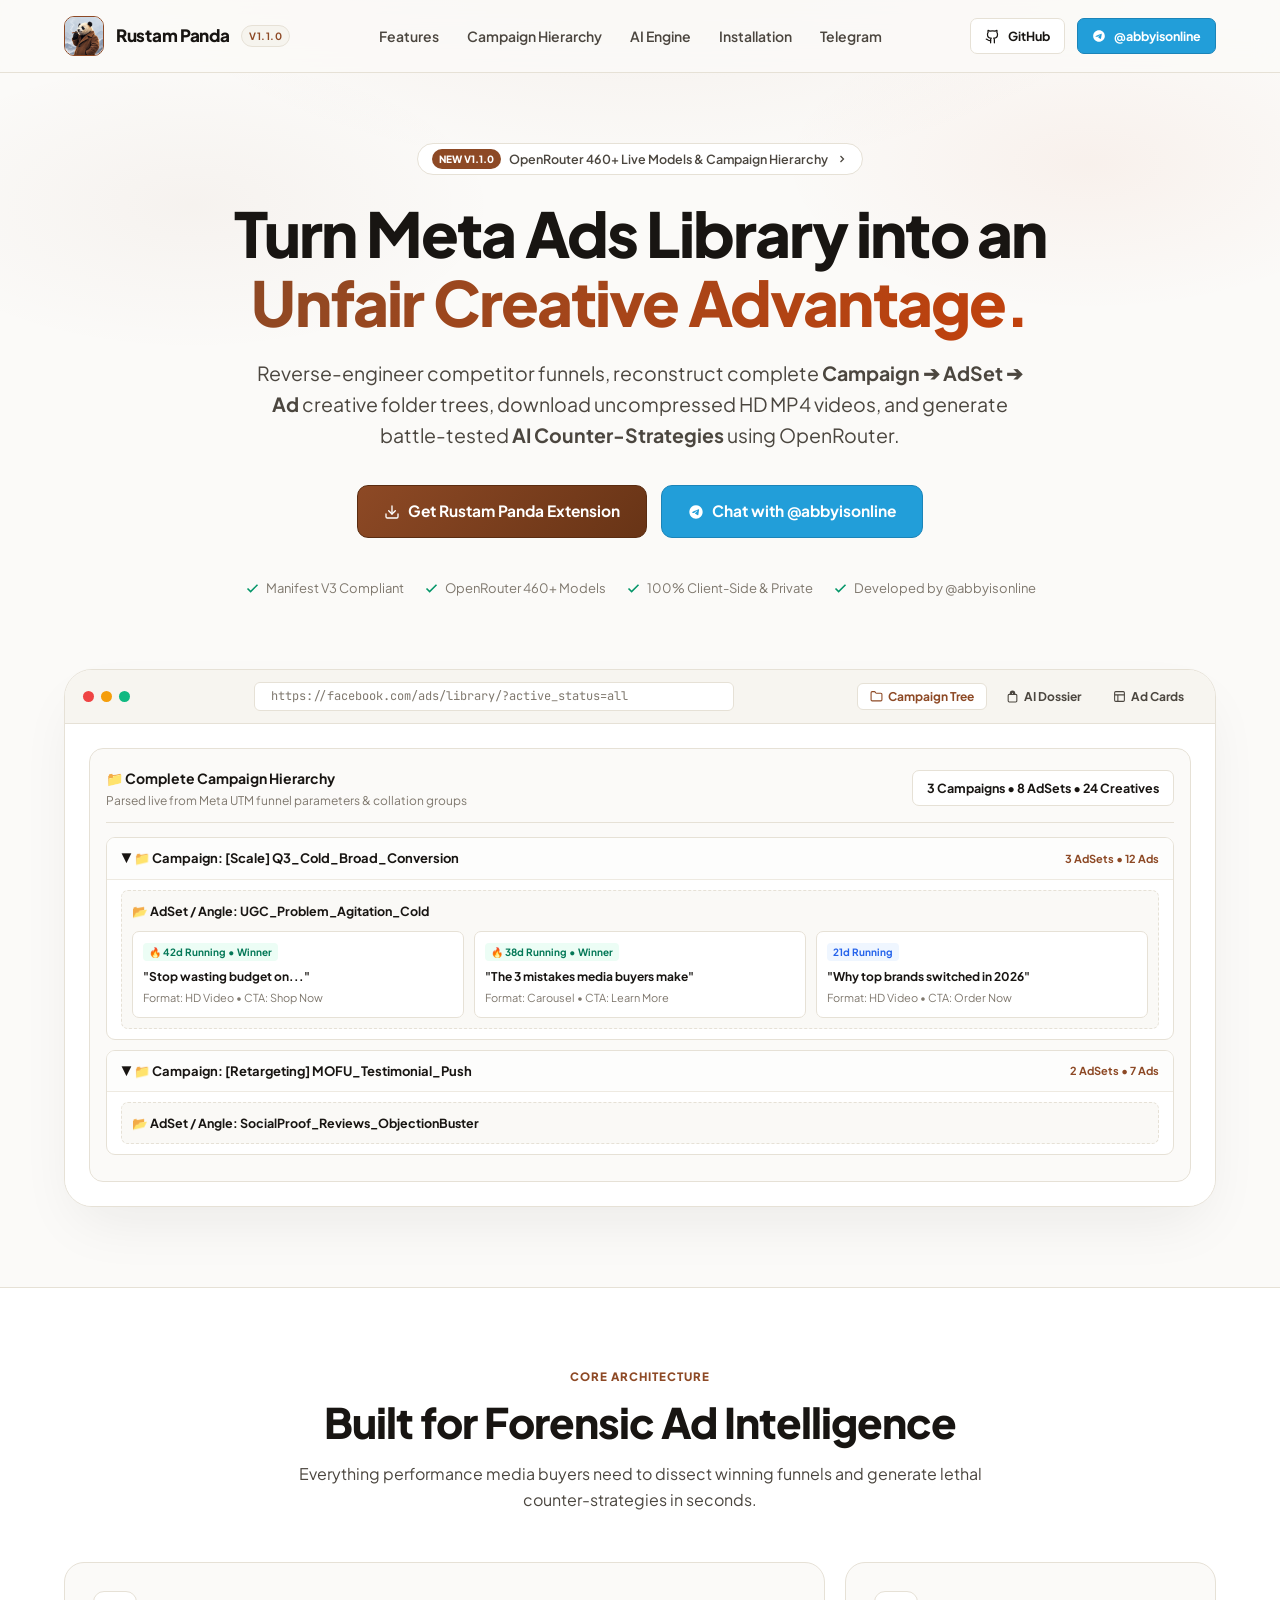
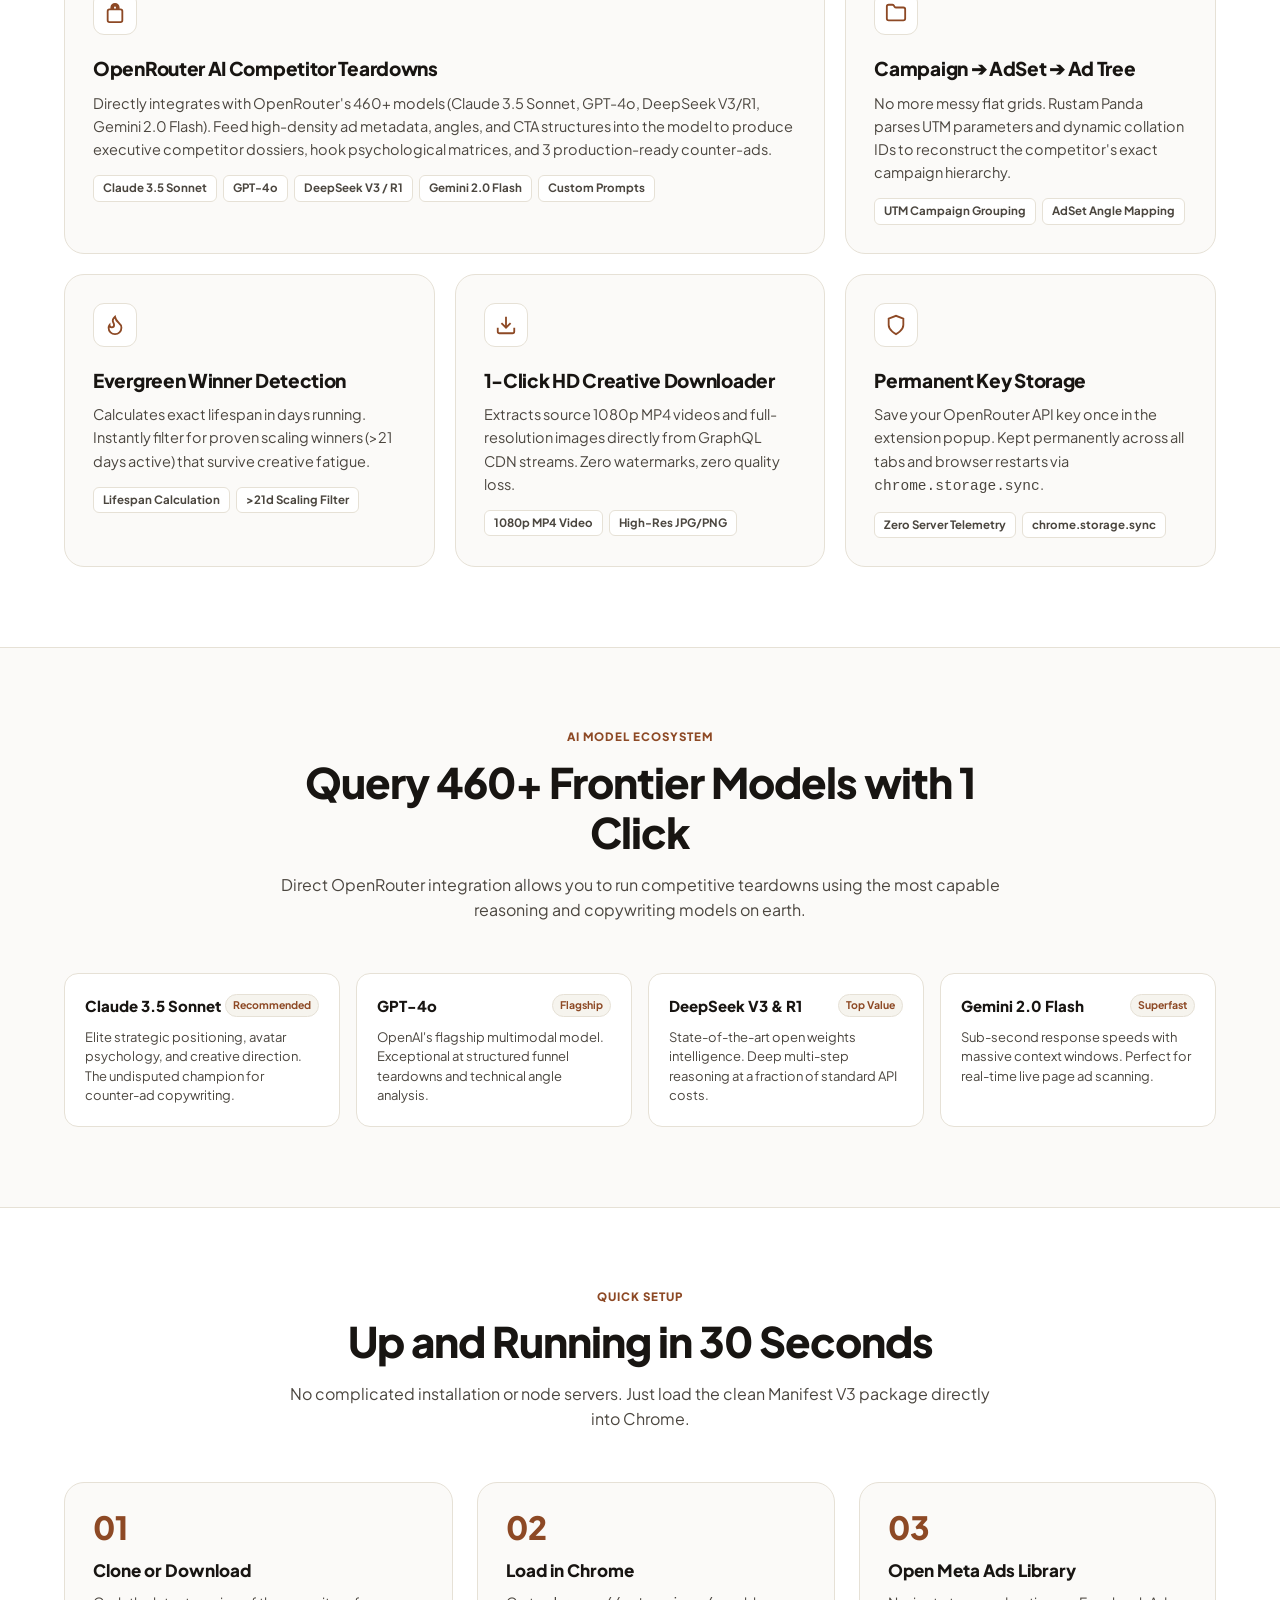
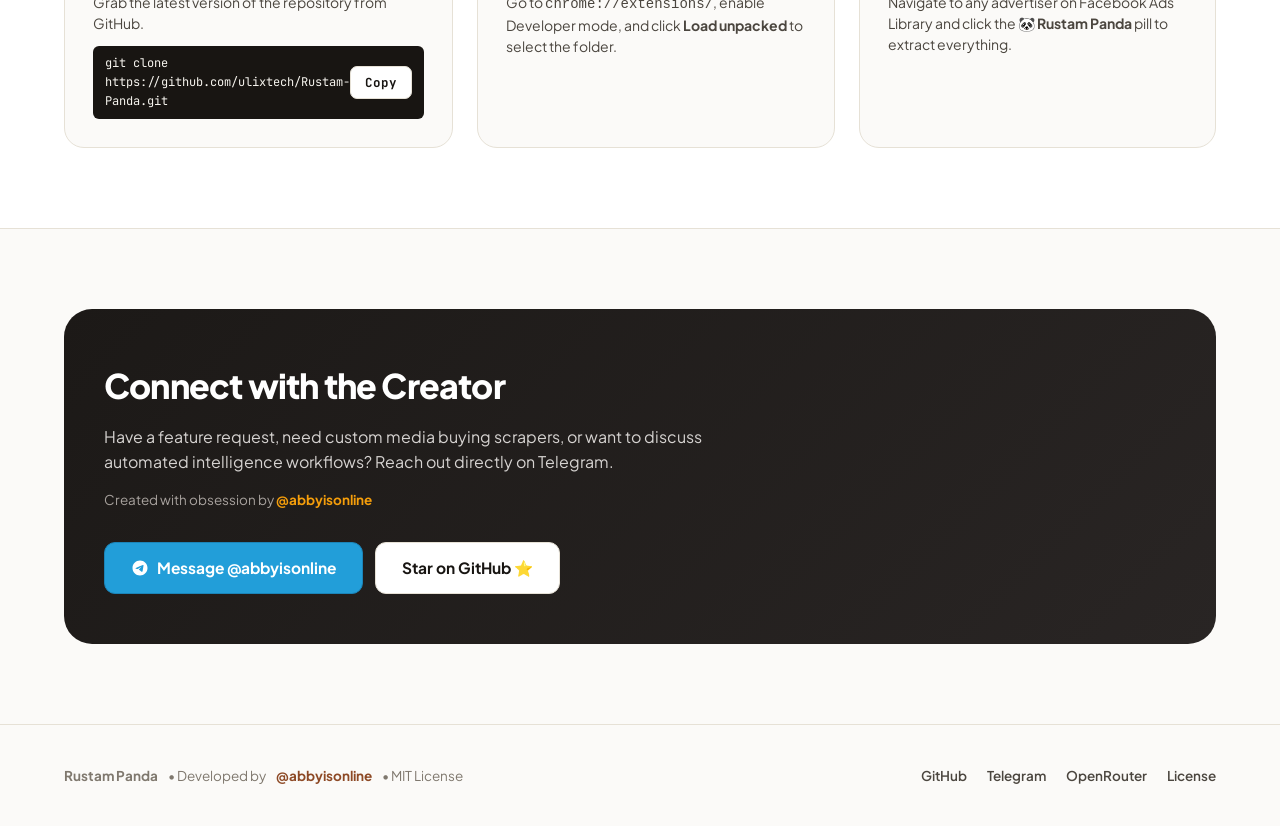
==== index.html @ 019d9c67 "feat: add interactive landing page for GitHub Pages deployment" ====
<!DOCTYPE html>
<html lang="en">
<head>
  <meta charset="UTF-8">
  <meta name="viewport" content="width=device-width, initial-scale=1.0">
  
  <!-- SEO & Social Meta Tags -->
  <title>Rustam Panda 🐼 | Meta Ads Intelligence & AI Competitor Dossier Engine</title>
  <meta name="description" content="Turn Meta Ads Library into an unfair creative advantage. Reconstruct Campaign ➔ AdSet ➔ Ad folder trees, unmask hidden UTM funnels, download HD MP4 creatives, and generate AI competitor dossiers via OpenRouter. Developed by @abbyisonline.">
  <meta name="keywords" content="meta ads library, adspy, facebook ads spy, competitor intelligence, openrouter ai, campaign hierarchy, adset tree, claude 3.5, gpt-4o, deepseek">
  <meta name="author" content="@abbyisonline">
  
  <!-- OpenGraph -->
  <meta property="og:type" content="website">
  <meta property="og:title" content="Rustam Panda 🐼 | Meta Ads Intelligence & AI Competitor Dossier Engine">
  <meta property="og:description" content="Forensic Meta AdSpy tool built for performance media buyers, copywriters, and competitive intelligence analysts. Developed by @abbyisonline.">
  <meta property="og:url" content="https://ulixtech.github.io/Rustam-Panda/">
  <meta property="og:image" content="icons/panda.jpg">

  <!-- Twitter -->
  <meta name="twitter:card" content="summary_large_image">
  <meta name="twitter:title" content="Rustam Panda 🐼 | Meta Ads Intelligence & AI Dossier Engine">
  <meta name="twitter:description" content="Reconstruct Campaign ➔ AdSet ➔ Ad folder trees and run AI competitor teardowns via OpenRouter.">
  <meta name="twitter:image" content="icons/panda.jpg">

  <link rel="icon" type="image/png" href="icons/icon48.png">
  
  <!-- Google Fonts -->
  <link rel="preconnect" href="https://fonts.googleapis.com">
  <link rel="preconnect" href="https://fonts.gstatic.com" crossorigin>
  <link href="https://fonts.googleapis.com/css2?family=JetBrains+Mono:wght@400;600;700&family=Plus+Jakarta+Sans:wght@400;500;600;700;800;900&display=swap" rel="stylesheet">
  
  <!-- Custom Stylesheet -->
  <link rel="stylesheet" href="landing.css">
</head>
<body>

  <!-- Background Ambient Glow -->
  <div class="bg-decor"></div>

  <!-- Header Navigation -->
  <header class="site-nav">
    <div class="container nav-wrap">
      <a href="#" class="nav-brand">
        <div class="nav-logo-wrap">
          <img src="icons/panda.jpg" alt="Rustam Panda" class="nav-logo-img">
        </div>
        <div>
          <span class="nav-brand-text">Rustam Panda</span>
        </div>
        <span class="nav-brand-badge">v1.1.0</span>
      </a>

      <ul class="nav-links">
        <li><a href="#features" class="nav-link">Features</a></li>
        <li><a href="#hierarchy" class="nav-link">Campaign Hierarchy</a></li>
        <li><a href="#ai-intelligence" class="nav-link">AI Engine</a></li>
        <li><a href="#installation" class="nav-link">Installation</a></li>
        <li><a href="https://t.me/abbyisonline" target="_blank" rel="noopener noreferrer" class="nav-link">Telegram</a></li>
      </ul>

      <div class="nav-actions">
        <a href="https://github.com/ulixtech/Rustam-Panda" target="_blank" rel="noopener noreferrer" class="btn btn-secondary btn-sm" id="btn-nav-github">
          <svg width="15" height="15" viewBox="0 0 24 24" fill="none" stroke="currentColor" stroke-width="2" stroke-linecap="round" stroke-linejoin="round"><path d="M15 22v-4a4.8 4.8 0 0 0-1-3.5c3 0 6-2 6-5.5.08-1.25-.27-2.48-1-3.5.28-1.15.28-2.35 0-3.5 0 0-1 0-3 1.5-2.64-.5-5.36-.5-8 0C6 2 5 2 5 2c-.3 1.15-.3 2.35 0 3.5A5.403 5.403 0 0 0 4 9c0 3.5 3 5.5 6 5.5-.39.49-.68 1.05-.85 1.65-.17.6-.22 1.23-.15 1.85v4"></path><path d="M9 18c-4.51 2-5-2-7-2"></path></svg>
          GitHub
        </a>
        <a href="https://t.me/abbyisonline" target="_blank" rel="noopener noreferrer" class="btn btn-telegram btn-sm" id="btn-nav-telegram">
          <svg width="14" height="14" viewBox="0 0 24 24" fill="currentColor"><path d="M12 2C6.48 2 2 6.48 2 12s4.48 10 10 10 10-4.48 10-10S17.52 2 12 2zm4.64 6.8c-.15 1.58-.8 5.42-1.13 7.19-.14.75-.42 1-.68 1.03-.58.05-1.02-.38-1.58-.75-.88-.58-1.38-.94-2.23-1.5-.99-.65-.35-1.01.22-1.59.15-.15 2.71-2.48 2.76-2.69a.2.2 0 00-.05-.18c-.06-.05-.14-.03-.21-.02-.09.02-1.49.95-4.22 2.79-.4.27-.76.41-1.08.4-.36-.01-1.04-.2-1.55-.37-.63-.2-1.12-.31-1.08-.66.02-.18.27-.36.74-.55 2.92-1.27 4.86-2.11 5.83-2.51 2.78-1.16 3.35-1.36 3.73-1.36.08 0 .27.02.39.12.1.08.13.19.14.27-.01.06.01.24 0 .38z"/></svg>
          @abbyisonline
        </a>
      </div>
    </div>
  </header>

  <!-- Hero Section -->
  <section class="hero">
    <div class="container">
      <a href="https://github.com/ulixtech/Rustam-Panda" target="_blank" rel="noopener noreferrer" class="announcement-badge">
        <span class="badge-tag">New v1.1.0</span>
        <span>OpenRouter 460+ Live Models & Campaign Hierarchy</span>
        <svg width="12" height="12" viewBox="0 0 24 24" fill="none" stroke="currentColor" stroke-width="2.5"><polyline points="9 18 15 12 9 6"></polyline></svg>
      </a>

      <h1 class="hero-title">
        Turn Meta Ads Library into an <br />
        <span class="hero-title-accent">Unfair Creative Advantage.</span>
      </h1>

      <p class="hero-desc">
        Reverse-engineer competitor funnels, reconstruct complete <strong>Campaign ➔ AdSet ➔ Ad</strong> creative folder trees, download uncompressed HD MP4 videos, and generate battle-tested <strong>AI Counter-Strategies</strong> using OpenRouter.
      </p>

      <div class="hero-cta-group">
        <a href="https://github.com/ulixtech/Rustam-Panda" target="_blank" rel="noopener noreferrer" class="btn btn-primary btn-lg" id="btn-hero-download">
          <svg width="16" height="16" viewBox="0 0 24 24" fill="none" stroke="currentColor" stroke-width="2" stroke-linecap="round" stroke-linejoin="round"><path d="M21 15v4a2 2 0 0 1-2 2H5a2 2 0 0 1-2-2v-4"></path><polyline points="7 10 12 15 17 10"></polyline><line x1="12" y1="15" x2="12" y2="3"></line></svg>
          Get Rustam Panda Extension
        </a>
        <a href="https://t.me/abbyisonline" target="_blank" rel="noopener noreferrer" class="btn btn-telegram btn-lg" id="btn-hero-telegram">
          <svg width="16" height="16" viewBox="0 0 24 24" fill="currentColor"><path d="M12 2C6.48 2 2 6.48 2 12s4.48 10 10 10 10-4.48 10-10S17.52 2 12 2zm4.64 6.8c-.15 1.58-.8 5.42-1.13 7.19-.14.75-.42 1-.68 1.03-.58.05-1.02-.38-1.58-.75-.88-.58-1.38-.94-2.23-1.5-.99-.65-.35-1.01.22-1.59.15-.15 2.71-2.48 2.76-2.69a.2.2 0 00-.05-.18c-.06-.05-.14-.03-.21-.02-.09.02-1.49.95-4.22 2.79-.4.27-.76.41-1.08.4-.36-.01-1.04-.2-1.55-.37-.63-.2-1.12-.31-1.08-.66.02-.18.27-.36.74-.55 2.92-1.27 4.86-2.11 5.83-2.51 2.78-1.16 3.35-1.36 3.73-1.36.08 0 .27.02.39.12.1.08.13.19.14.27-.01.06.01.24 0 .38z"/></svg>
          Chat with @abbyisonline
        </a>
      </div>

      <div class="hero-social-proof">
        <div class="proof-item">
          <svg width="15" height="15" viewBox="0 0 24 24" fill="none" stroke="currentColor" stroke-width="2.5"><polyline points="20 6 9 17 4 12"></polyline></svg>
          <span>Manifest V3 Compliant</span>
        </div>
        <div class="proof-item">
          <svg width="15" height="15" viewBox="0 0 24 24" fill="none" stroke="currentColor" stroke-width="2.5"><polyline points="20 6 9 17 4 12"></polyline></svg>
          <span>OpenRouter 460+ Models</span>
        </div>
        <div class="proof-item">
          <svg width="15" height="15" viewBox="0 0 24 24" fill="none" stroke="currentColor" stroke-width="2.5"><polyline points="20 6 9 17 4 12"></polyline></svg>
          <span>100% Client-Side & Private</span>
        </div>
        <div class="proof-item">
          <svg width="15" height="15" viewBox="0 0 24 24" fill="none" stroke="currentColor" stroke-width="2.5"><polyline points="20 6 9 17 4 12"></polyline></svg>
          <span>Developed by @abbyisonline</span>
        </div>
      </div>
    </div>
  </section>

  <!-- Interactive Terminal Simulator -->
  <section class="demo-preview-section" id="hierarchy">
    <div class="container">
      <div class="terminal-frame">
        <!-- Window Chrome -->
        <div class="terminal-topbar">
          <div class="terminal-dots">
            <span class="terminal-dot dot-red"></span>
            <span class="terminal-dot dot-yellow"></span>
            <span class="terminal-dot dot-green"></span>
          </div>

          <div class="terminal-url-bar">
            <span>https://facebook.com/ads/library/?active_status=all</span>
          </div>

          <!-- Interactive View Switcher Tabs -->
          <div class="terminal-tabs">
            <button class="demo-tab-btn active" data-tab="tree" id="tab-demo-tree">
              <svg width="13" height="13" viewBox="0 0 24 24" fill="none" stroke="currentColor" stroke-width="2"><path d="M20 20a2 2 0 0 0 2-2V8a2 2 0 0 0-2-2h-7.9a2 2 0 0 1-1.69-.9L9.6 3.9A2 2 0 0 0 7.93 3H4a2 2 0 0 0-2 2v13a2 2 0 0 0 2 2Z"/></svg>
              Campaign Tree
            </button>
            <button class="demo-tab-btn" data-tab="ai" id="tab-demo-ai">
              <svg width="13" height="13" viewBox="0 0 24 24" fill="none" stroke="currentColor" stroke-width="2"><path d="M12 2a4 4 0 0 0-4 4v2H6a2 2 0 0 0-2 2v10a2 2 0 0 0 2 2h12a2 2 0 0 0 2-2V10a2 2 0 0 0-2-2h-2V6a4 4 0 0 0-4-4zm-2 6V6a2 2 0 1 1 4 0v2h-4z"/></svg>
              AI Dossier
            </button>
            <button class="demo-tab-btn" data-tab="cards" id="tab-demo-cards">
              <svg width="13" height="13" viewBox="0 0 24 24" fill="none" stroke="currentColor" stroke-width="2"><rect x="3" y="3" width="18" height="18" rx="2" ry="2"></rect><line x1="3" y1="9" x2="21" y2="9"></line><line x1="9" y1="21" x2="9" y2="9"></line></svg>
              Ad Cards
            </button>
          </div>
        </div>

        <!-- Terminal Body -->
        <div class="terminal-body">
          
          <!-- Tab 1: Folder Hierarchy Tree -->
          <div class="demo-pane active" id="pane-tree">
            <div class="demo-tree-box">
              <div class="demo-tree-header">
                <div>
                  <strong style="font-size: 14px; color: var(--text-main);">📁 Complete Campaign Hierarchy</strong>
                  <span style="font-size: 12px; color: var(--text-muted); display: block;">Parsed live from Meta UTM funnel parameters & collation groups</span>
                </div>
                <span class="btn btn-secondary btn-sm" style="pointer-events: none;">3 Campaigns &bull; 8 AdSets &bull; 24 Creatives</span>
              </div>

              <!-- Campaign Node 1 -->
              <div class="demo-tree-node">
                <div class="demo-tree-node-title" style="cursor: pointer;">
                  <span><span class="demo-arrow">▼</span> 📁 <strong>Campaign:</strong> [Scale] Q3_Cold_Broad_Conversion</span>
                  <span style="color: var(--accent); font-size: 11px;">3 AdSets &bull; 12 Ads</span>
                </div>
                <div class="demo-tree-adset">
                  <div style="font-weight: 700; font-size: 12.5px; color: var(--text-main); margin-bottom: 6px;">
                    📂 <strong>AdSet / Angle:</strong> UGC_Problem_Agitation_Cold
                  </div>
                  <div class="demo-tree-ads-row">
                    <div class="demo-tree-ad-card">
                      <span class="demo-ad-pill">🔥 42d Running • Winner</span>
                      <div style="font-weight: 700; color: var(--text-main);">"Stop wasting budget on..."</div>
                      <div style="color: var(--text-muted); font-size: 11px; margin-top: 3px;">Format: HD Video &bull; CTA: Shop Now</div>
                    </div>
                    <div class="demo-tree-ad-card">
                      <span class="demo-ad-pill">🔥 38d Running • Winner</span>
                      <div style="font-weight: 700; color: var(--text-main);">"The 3 mistakes media buyers make"</div>
                      <div style="color: var(--text-muted); font-size: 11px; margin-top: 3px;">Format: Carousel &bull; CTA: Learn More</div>
                    </div>
                    <div class="demo-tree-ad-card">
                      <span class="demo-ad-pill" style="background:#eff6ff; color:#2563eb;">21d Running</span>
                      <div style="font-weight: 700; color: var(--text-main);">"Why top brands switched in 2026"</div>
                      <div style="color: var(--text-muted); font-size: 11px; margin-top: 3px;">Format: HD Video &bull; CTA: Order Now</div>
                    </div>
                  </div>
                </div>
              </div>

              <!-- Campaign Node 2 -->
              <div class="demo-tree-node">
                <div class="demo-tree-node-title" style="cursor: pointer;">
                  <span><span class="demo-arrow">▼</span> 📁 <strong>Campaign:</strong> [Retargeting] MOFU_Testimonial_Push</span>
                  <span style="color: var(--accent); font-size: 11px;">2 AdSets &bull; 7 Ads</span>
                </div>
                <div class="demo-tree-adset">
                  <div style="font-weight: 700; font-size: 12.5px; color: var(--text-main);">
                    📂 <strong>AdSet / Angle:</strong> SocialProof_Reviews_ObjectionBuster
                  </div>
                </div>
              </div>
            </div>
          </div>

          <!-- Tab 2: AI Competitor Dossier -->
          <div class="demo-pane" id="pane-ai">
            <div class="demo-ai-card">
              <div class="demo-ai-header">
                <div style="display: flex; align-items: center; gap: 8px;">
                  <span class="demo-ai-model-tag" id="demo-model-badge">Claude 3.5 Sonnet (Recommended)</span>
                  <span style="font-size: 12px; color: var(--text-muted);">Competitor Forensic Dossier</span>
                </div>
                <div style="display: flex; gap: 8px;">
                  <select id="demo-select-model" class="btn btn-secondary btn-sm">
                    <option value="claude">Claude 3.5 Sonnet</option>
                    <option value="gpt4o">GPT-4o Flagship</option>
                    <option value="deepseek">DeepSeek V3 / R1</option>
                    <option value="gemini">Gemini 2.0 Flash</option>
                  </select>
                  <span class="btn btn-primary btn-sm" style="pointer-events: none;">Export as PDF</span>
                </div>
              </div>

              <div class="demo-ai-report-body">
                <div class="demo-ai-section">
                  <div class="demo-ai-section-title">🎯 1. EXECUTIVE SUMMARY &amp; POSITIONING</div>
                  <p>The competitor is aggressively scaling a direct-response problem-agitation funnel. Rather than competing on price, their top-scaling creatives attack customer frustration with legacy alternatives, establishing an authoritative premium angle.</p>
                </div>
                <div class="demo-ai-section">
                  <div class="demo-ai-section-title">🎣 2. WINNING HOOK PATTERNS (ACTIVE >35 DAYS)</div>
                  <p><strong>Primary Hook Formula:</strong> <em>"If you are still using [Legacy Category], here is why 84% of [Avatars] switched this month."</em> High curiosity gap combined with social proof.</p>
                </div>
                <div class="demo-ai-section">
                  <div class="demo-ai-section-title">⚔️ 3. READY-TO-RUN COUNTER-AD SCRIPTS</div>
                  <p><strong>Counter-Concept A:</strong> Direct side-by-side demonstration exposing their product's hidden latency. Use a split-screen UGC hook with bold text overlay.</p>
                </div>
              </div>
            </div>
          </div>

          <!-- Tab 3: Ad Cards Grid -->
          <div class="demo-pane" id="pane-cards">
            <div class="demo-cards-grid">
              <div class="demo-card">
                <div class="demo-card-media">
                  <span class="demo-card-tag">🔥 42 Days Active</span>
                  <span style="color: #ffffff; font-size: 32px;">🎬</span>
                </div>
                <div class="demo-card-info">
                  <div class="demo-card-headline">"Tired of manual tracking?"</div>
                  <div class="demo-card-copy">Stop leaking 30% of your Meta attribution. Meet the automated workflow...</div>
                  <button class="btn btn-secondary btn-sm" style="width: 100%;">Download HD MP4 (1080p)</button>
                </div>
              </div>

              <div class="demo-card">
                <div class="demo-card-media">
                  <span class="demo-card-tag">🔥 38 Days Active</span>
                  <span style="color: #ffffff; font-size: 32px;">🖼️</span>
                </div>
                <div class="demo-card-info">
                  <div class="demo-card-headline">"3 Reasons Top Brands Switch"</div>
                  <div class="demo-card-copy">Compare features side-by-side. Zero contracts, instant onboarding...</div>
                  <button class="btn btn-secondary btn-sm" style="width: 100%;">Download High-Res</button>
                </div>
              </div>

              <div class="demo-card">
                <div class="demo-card-media">
                  <span class="demo-card-tag" style="background:#2563eb;">21 Days Active</span>
                  <span style="color: #ffffff; font-size: 32px;">🎬</span>
                </div>
                <div class="demo-card-info">
                  <div class="demo-card-headline">"Unboxing &amp; Full Walkthrough"</div>
                  <div class="demo-card-copy">Watch our founder build a high-converting campaign from scratch in 5 mins...</div>
                  <button class="btn btn-secondary btn-sm" style="width: 100%;">Download HD MP4 (1080p)</button>
                </div>
              </div>
            </div>
          </div>

        </div>
      </div>
    </div>
  </section>

  <!-- Bento Features Grid Section -->
  <section class="features-section" id="features">
    <div class="container">
      <div class="section-head">
        <div class="section-tag">Core Architecture</div>
        <h2 class="section-title">Built for Forensic Ad Intelligence</h2>
        <p class="section-desc">Everything performance media buyers need to dissect winning funnels and generate lethal counter-strategies in seconds.</p>
      </div>

      <div class="bento-grid">
        <!-- Feature 1: Large Card -->
        <div class="bento-card bento-card-large">
          <div class="bento-icon-badge">
            <svg width="22" height="22" viewBox="0 0 24 24" fill="none" stroke="currentColor" stroke-width="2"><path d="M12 2a4 4 0 0 0-4 4v2H6a2 2 0 0 0-2 2v10a2 2 0 0 0 2 2h12a2 2 0 0 0 2-2V10a2 2 0 0 0-2-2h-2V6a4 4 0 0 0-4-4zm-2 6V6a2 2 0 1 1 4 0v2h-4z"/></svg>
          </div>
          <h3 class="bento-title">OpenRouter AI Competitor Teardowns</h3>
          <p class="bento-desc">
            Directly integrates with OpenRouter's 460+ models (Claude 3.5 Sonnet, GPT-4o, DeepSeek V3/R1, Gemini 2.0 Flash). Feed high-density ad metadata, angles, and CTA structures into the model to produce executive competitor dossiers, hook psychological matrices, and 3 production-ready counter-ads.
          </p>
          <div class="bento-pill-list">
            <span class="bento-pill">Claude 3.5 Sonnet</span>
            <span class="bento-pill">GPT-4o</span>
            <span class="bento-pill">DeepSeek V3 / R1</span>
            <span class="bento-pill">Gemini 2.0 Flash</span>
            <span class="bento-pill">Custom Prompts</span>
          </div>
        </div>

        <!-- Feature 2: Folder Tree -->
        <div class="bento-card">
          <div class="bento-icon-badge">
            <svg width="22" height="22" viewBox="0 0 24 24" fill="none" stroke="currentColor" stroke-width="2"><path d="M20 20a2 2 0 0 0 2-2V8a2 2 0 0 0-2-2h-7.9a2 2 0 0 1-1.69-.9L9.6 3.9A2 2 0 0 0 7.93 3H4a2 2 0 0 0-2 2v13a2 2 0 0 0 2 2Z"/></svg>
          </div>
          <h3 class="bento-title">Campaign ➔ AdSet ➔ Ad Tree</h3>
          <p class="bento-desc">
            No more messy flat grids. Rustam Panda parses UTM parameters and dynamic collation IDs to reconstruct the competitor's exact campaign hierarchy.
          </p>
          <div class="bento-pill-list">
            <span class="bento-pill">UTM Campaign Grouping</span>
            <span class="bento-pill">AdSet Angle Mapping</span>
          </div>
        </div>

        <!-- Feature 3: Evergreen Winner Detection -->
        <div class="bento-card">
          <div class="bento-icon-badge">
            <svg width="22" height="22" viewBox="0 0 24 24" fill="none" stroke="currentColor" stroke-width="2"><path d="M8.5 14.5A2.5 2.5 0 0 0 11 12c0-1.38-.5-2-1-3-1.072-2.143-.224-4.054 2-6 .5 2.5 2 4.9 4 6.5 2 1.6 3 3.5 3 5.5a7 7 0 1 1-14 0c0-1.153.433-2.294 1-3a2.5 2.5 0 0 0 2.5 2.5z"/></svg>
          </div>
          <h3 class="bento-title">Evergreen Winner Detection</h3>
          <p class="bento-desc">
            Calculates exact lifespan in days running. Instantly filter for proven scaling winners (>21 days active) that survive creative fatigue.
          </p>
          <div class="bento-pill-list">
            <span class="bento-pill">Lifespan Calculation</span>
            <span class="bento-pill">>21d Scaling Filter</span>
          </div>
        </div>

        <!-- Feature 4: HD Media Downloader -->
        <div class="bento-card">
          <div class="bento-icon-badge">
            <svg width="22" height="22" viewBox="0 0 24 24" fill="none" stroke="currentColor" stroke-width="2"><path d="M21 15v4a2 2 0 0 1-2 2H5a2 2 0 0 1-2-2v-4"></path><polyline points="7 10 12 15 17 10"></polyline><line x1="12" y1="15" x2="12" y2="3"></line></svg>
          </div>
          <h3 class="bento-title">1-Click HD Creative Downloader</h3>
          <p class="bento-desc">
            Extracts source 1080p MP4 videos and full-resolution images directly from GraphQL CDN streams. Zero watermarks, zero quality loss.
          </p>
          <div class="bento-pill-list">
            <span class="bento-pill">1080p MP4 Video</span>
            <span class="bento-pill">High-Res JPG/PNG</span>
          </div>
        </div>

        <!-- Feature 5: Permanent Storage & Privacy -->
        <div class="bento-card">
          <div class="bento-icon-badge">
            <svg width="22" height="22" viewBox="0 0 24 24" fill="none" stroke="currentColor" stroke-width="2"><path d="M12 22s8-4 8-10V5l-8-3-8 3v7c0 6 8 10 8 10z"/></svg>
          </div>
          <h3 class="bento-title">Permanent Key Storage</h3>
          <p class="bento-desc">
            Save your OpenRouter API key once in the extension popup. Kept permanently across all tabs and browser restarts via <code>chrome.storage.sync</code>.
          </p>
          <div class="bento-pill-list">
            <span class="bento-pill">Zero Server Telemetry</span>
            <span class="bento-pill">chrome.storage.sync</span>
          </div>
        </div>
      </div>
    </div>
  </section>

  <!-- OpenRouter Model Ecosystem Section -->
  <section class="models-section" id="ai-intelligence">
    <div class="container">
      <div class="section-head">
        <div class="section-tag">AI Model Ecosystem</div>
        <h2 class="section-title">Query 460+ Frontier Models with 1 Click</h2>
        <p class="section-desc">Direct OpenRouter integration allows you to run competitive teardowns using the most capable reasoning and copywriting models on earth.</p>
      </div>

      <div class="models-grid">
        <div class="model-card">
          <div class="model-header">
            <span class="model-name">Claude 3.5 Sonnet</span>
            <span class="model-badge">Recommended</span>
          </div>
          <p class="model-desc">Elite strategic positioning, avatar psychology, and creative direction. The undisputed champion for counter-ad copywriting.</p>
        </div>

        <div class="model-card">
          <div class="model-header">
            <span class="model-name">GPT-4o</span>
            <span class="model-badge">Flagship</span>
          </div>
          <p class="model-desc">OpenAI's flagship multimodal model. Exceptional at structured funnel teardowns and technical angle analysis.</p>
        </div>

        <div class="model-card">
          <div class="model-header">
            <span class="model-name">DeepSeek V3 &amp; R1</span>
            <span class="model-badge">Top Value</span>
          </div>
          <p class="model-desc">State-of-the-art open weights intelligence. Deep multi-step reasoning at a fraction of standard API costs.</p>
        </div>

        <div class="model-card">
          <div class="model-header">
            <span class="model-name">Gemini 2.0 Flash</span>
            <span class="model-badge">Superfast</span>
          </div>
          <p class="model-desc">Sub-second response speeds with massive context windows. Perfect for real-time live page ad scanning.</p>
        </div>
      </div>
    </div>
  </section>

  <!-- 3-Step Setup Section -->
  <section class="install-section" id="installation">
    <div class="container">
      <div class="section-head">
        <div class="section-tag">Quick Setup</div>
        <h2 class="section-title">Up and Running in 30 Seconds</h2>
        <p class="section-desc">No complicated installation or node servers. Just load the clean Manifest V3 package directly into Chrome.</p>
      </div>

      <div class="steps-grid">
        <div class="step-card">
          <div class="step-num">01</div>
          <h3 class="step-title">Clone or Download</h3>
          <p class="step-desc">Grab the latest version of the repository from GitHub.</p>
          <div class="code-box">
            <span>git clone https://github.com/ulixtech/Rustam-Panda.git</span>
            <button class="btn btn-secondary btn-sm btn-copy-code" data-code="git clone https://github.com/ulixtech/Rustam-Panda.git">Copy</button>
          </div>
        </div>

        <div class="step-card">
          <div class="step-num">02</div>
          <h3 class="step-title">Load in Chrome</h3>
          <p class="step-desc">Go to <code>chrome://extensions/</code>, enable Developer mode, and click <strong>Load unpacked</strong> to select the folder.</p>
        </div>

        <div class="step-card">
          <div class="step-num">03</div>
          <h3 class="step-title">Open Meta Ads Library</h3>
          <p class="step-desc">Navigate to any advertiser on Facebook Ads Library and click the <strong>🐼 Rustam Panda</strong> pill to extract everything.</p>
        </div>
      </div>
    </div>
  </section>

  <!-- Creator & Community Telegram CTA Banner -->
  <section class="cta-banner">
    <div class="container">
      <div class="cta-box">
        <div class="cta-content">
          <h2 class="cta-title">Connect with the Creator</h2>
          <p class="cta-desc">
            Have a feature request, need custom media buying scrapers, or want to discuss automated intelligence workflows? Reach out directly on Telegram.
          </p>
          <div class="cta-author-tag">
            <span>Created with obsession by <strong>@abbyisonline</strong></span>
          </div>
        </div>
        <div class="cta-btns">
          <a href="https://t.me/abbyisonline" target="_blank" rel="noopener noreferrer" class="btn btn-telegram btn-lg" id="btn-cta-telegram">
            <svg width="18" height="18" viewBox="0 0 24 24" fill="currentColor"><path d="M12 2C6.48 2 2 6.48 2 12s4.48 10 10 10 10-4.48 10-10S17.52 2 12 2zm4.64 6.8c-.15 1.58-.8 5.42-1.13 7.19-.14.75-.42 1-.68 1.03-.58.05-1.02-.38-1.58-.75-.88-.58-1.38-.94-2.23-1.5-.99-.65-.35-1.01.22-1.59.15-.15 2.71-2.48 2.76-2.69a.2.2 0 00-.05-.18c-.06-.05-.14-.03-.21-.02-.09.02-1.49.95-4.22 2.79-.4.27-.76.41-1.08.4-.36-.01-1.04-.2-1.55-.37-.63-.2-1.12-.31-1.08-.66.02-.18.27-.36.74-.55 2.92-1.27 4.86-2.11 5.83-2.51 2.78-1.16 3.35-1.36 3.73-1.36.08 0 .27.02.39.12.1.08.13.19.14.27-.01.06.01.24 0 .38z"/></svg>
            Message @abbyisonline
          </a>
          <a href="https://github.com/ulixtech/Rustam-Panda" target="_blank" rel="noopener noreferrer" class="btn btn-secondary btn-lg" id="btn-cta-github">
            Star on GitHub ⭐
          </a>
        </div>
      </div>
    </div>
  </section>

  <!-- Site Footer -->
  <footer class="site-footer">
    <div class="container footer-wrap">
      <div class="footer-left">
        <strong>Rustam Panda</strong> &bull; Developed by <a href="https://t.me/abbyisonline" target="_blank" rel="noopener noreferrer" style="color: var(--accent); text-decoration: none; font-weight: 700;">@abbyisonline</a> &bull; MIT License
      </div>
      <ul class="footer-links">
        <li><a href="https://github.com/ulixtech/Rustam-Panda" target="_blank" rel="noopener noreferrer" class="footer-link">GitHub</a></li>
        <li><a href="https://t.me/abbyisonline" target="_blank" rel="noopener noreferrer" class="footer-link">Telegram</a></li>
        <li><a href="https://openrouter.ai" target="_blank" rel="noopener noreferrer" class="footer-link">OpenRouter</a></li>
        <li><a href="https://github.com/ulixtech/Rustam-Panda/blob/main/LICENSE" target="_blank" rel="noopener noreferrer" class="footer-link">License</a></li>
      </ul>
    </div>
  </footer>

  <script src="landing.js"></script>
</body>
</html>
---- landing.css ----
/* ==========================================================================
   Rustam Panda - Official Landing Page Design System
   Designed by @abbyisonline
   Aesthetic: Moody Alabaster Ivory & Obsidian with Warm Tobacco Cognac
   ========================================================================== */

:root {
  --bg-page: #fbfaf8;
  --bg-surface: #ffffff;
  --bg-subtle: #f6f4ee;
  --bg-elevated: #ffffff;
  --border: #e6e1d6;
  --border-sub: #eeeae1;
  --border-focus: #8d4925;
  
  --text-main: #181512;
  --text-body: #4b463f;
  --text-muted: #7f786e;
  --text-inverse: #ffffff;
  
  --accent: #8d4925;
  --accent-hover: #713516;
  --accent-subtle: rgba(141, 73, 37, 0.08);
  --accent-glow: rgba(141, 73, 37, 0.15);
  
  --green: #059669;
  --green-subtle: #ecfdf5;
  --blue: #2563eb;
  --blue-subtle: #eff6ff;
  --purple: #7c3aed;
  
  --radius-sm: 8px;
  --radius-md: 14px;
  --radius-lg: 20px;
  --radius-xl: 28px;
  
  --font-sans: 'Plus Jakarta Sans', -apple-system, BlinkMacSystemFont, 'Segoe UI', Roboto, sans-serif;
  --font-mono: 'JetBrains Mono', ui-monospace, SFMono-Regular, Menlo, Monaco, Consolas, monospace;
}

*, *::before, *::after {
  box-sizing: border-box;
  margin: 0;
  padding: 0;
}

html {
  scroll-behavior: smooth;
}

body {
  font-family: var(--font-sans);
  background-color: var(--bg-page);
  color: var(--text-main);
  line-height: 1.6;
  font-size: 16px;
  -webkit-font-smoothing: antialiased;
  overflow-x: hidden;
}

/* Background Atmosphere Gradients */
.bg-decor {
  position: absolute;
  top: 0;
  left: 50%;
  transform: translateX(-50%);
  width: 100vw;
  height: 820px;
  max-width: 1400px;
  pointer-events: none;
  z-index: -1;
  background: 
    radial-gradient(ellipse 60% 45% at 50% -10%, rgba(141, 73, 37, 0.08), transparent 70%),
    radial-gradient(ellipse 40% 30% at 85% 20%, rgba(194, 65, 12, 0.05), transparent 60%),
    radial-gradient(ellipse 40% 30% at 15% 25%, rgba(120, 53, 15, 0.04), transparent 60%);
}

.container {
  width: 100%;
  max-width: 1200px;
  margin: 0 auto;
  padding: 0 24px;
}

/* ==========================================================================
   Navbar
   ========================================================================== */
.site-nav {
  position: sticky;
  top: 0;
  z-index: 100;
  background: rgba(251, 250, 248, 0.88);
  backdrop-filter: blur(12px);
  -webkit-backdrop-filter: blur(12px);
  border-bottom: 1px solid var(--border);
  transition: all 0.2s ease;
}

.nav-wrap {
  display: flex;
  align-items: center;
  justify-content: space-between;
  height: 72px;
}

.nav-brand {
  display: flex;
  align-items: center;
  gap: 12px;
  text-decoration: none;
  color: var(--text-main);
}

.nav-logo-wrap {
  position: relative;
  width: 40px;
  height: 40px;
  border-radius: 10px;
  overflow: hidden;
  border: 1.5px solid var(--accent);
  background: #000;
}

.nav-logo-img {
  width: 100%;
  height: 100%;
  object-fit: cover;
}

.nav-brand-text {
  font-weight: 800;
  font-size: 17px;
  letter-spacing: -0.3px;
}

.nav-brand-badge {
  font-size: 10px;
  font-weight: 700;
  padding: 2px 7px;
  border-radius: 12px;
  background: var(--bg-subtle);
  border: 1px solid var(--border);
  color: var(--accent);
  text-transform: uppercase;
  letter-spacing: 0.5px;
}

.nav-links {
  display: flex;
  align-items: center;
  gap: 28px;
  list-style: none;
}

.nav-link {
  color: var(--text-body);
  text-decoration: none;
  font-size: 14px;
  font-weight: 600;
  transition: color 0.15s ease;
}

.nav-link:hover {
  color: var(--accent);
}

.nav-actions {
  display: flex;
  align-items: center;
  gap: 12px;
}

/* ==========================================================================
   Buttons (Zero Cheap Shadows)
   ========================================================================== */
.btn {
  display: inline-flex;
  align-items: center;
  justify-content: center;
  gap: 8px;
  font-size: 14px;
  font-weight: 700;
  padding: 10px 20px;
  border-radius: 9px;
  text-decoration: none;
  cursor: pointer;
  transition: all 0.15s ease;
  font-family: inherit;
  border: 1px solid transparent;
  box-shadow: none !important;
}

.btn-primary {
  background: linear-gradient(135deg, #8d4925 0%, #683416 100%);
  color: #ffffff;
  border-color: #5a2c11;
}

.btn-primary:hover {
  background: linear-gradient(135deg, #713516 0%, #4a210b 100%);
  color: #ffffff;
  transform: translateY(-1px);
}

.btn-secondary {
  background: var(--bg-surface);
  color: var(--text-main);
  border-color: var(--border);
}

.btn-secondary:hover {
  background: var(--bg-subtle);
  border-color: var(--accent);
  color: var(--accent);
  transform: translateY(-1px);
}

.btn-telegram {
  background: #229ed9;
  color: #ffffff;
  border-color: #1b84b8;
}

.btn-telegram:hover {
  background: #1b84b8;
  color: #ffffff;
  transform: translateY(-1px);
}

.btn-lg {
  padding: 13px 26px;
  font-size: 15.5px;
  border-radius: 11px;
}

.btn-sm {
  padding: 7px 14px;
  font-size: 12.5px;
  border-radius: 7px;
}

/* ==========================================================================
   Hero Section
   ========================================================================== */
.hero {
  padding: 70px 0 50px;
  text-align: center;
}

.announcement-badge {
  display: inline-flex;
  align-items: center;
  gap: 8px;
  background: var(--bg-surface);
  border: 1px solid var(--border);
  padding: 5px 14px;
  border-radius: 30px;
  font-size: 12.5px;
  font-weight: 600;
  color: var(--text-body);
  margin-bottom: 24px;
  text-decoration: none;
  transition: all 0.2s ease;
}

.announcement-badge:hover {
  border-color: var(--accent);
  background: var(--bg-subtle);
}

.badge-tag {
  background: var(--accent);
  color: #ffffff;
  font-size: 10px;
  font-weight: 800;
  padding: 2px 7px;
  border-radius: 20px;
  text-transform: uppercase;
}

.hero-title {
  font-size: clamp(36px, 5.5vw, 62px);
  font-weight: 900;
  line-height: 1.12;
  letter-spacing: -1.8px;
  color: var(--text-main);
  max-width: 950px;
  margin: 0 auto 20px;
}

.hero-title-accent {
  background: linear-gradient(135deg, #8d4925 0%, #c2410c 100%);
  -webkit-background-clip: text;
  -webkit-text-fill-color: transparent;
}

.hero-desc {
  font-size: clamp(16px, 2vw, 19.5px);
  color: var(--text-body);
  max-width: 780px;
  margin: 0 auto 34px;
  line-height: 1.6;
}

.hero-cta-group {
  display: flex;
  align-items: center;
  justify-content: center;
  gap: 14px;
  flex-wrap: wrap;
  margin-bottom: 40px;
}

.hero-social-proof {
  display: flex;
  align-items: center;
  justify-content: center;
  gap: 20px;
  font-size: 13px;
  color: var(--text-muted);
  flex-wrap: wrap;
}

.proof-item {
  display: flex;
  align-items: center;
  gap: 6px;
}

.proof-item svg {
  color: var(--green);
}

/* ==========================================================================
   Interactive Live Demo Preview Terminal
   ========================================================================== */
.demo-preview-section {
  padding: 20px 0 80px;
}

.terminal-frame {
  background: var(--bg-surface);
  border: 1px solid var(--border);
  border-radius: var(--radius-xl);
  overflow: hidden;
  box-shadow: 0 25px 60px -15px rgba(28, 25, 23, 0.08);
}

.terminal-topbar {
  background: #f7f5f0;
  border-bottom: 1px solid var(--border);
  padding: 12px 18px;
  display: flex;
  align-items: center;
  justify-content: space-between;
}

.terminal-dots {
  display: flex;
  gap: 7px;
}

.terminal-dot {
  width: 11px;
  height: 11px;
  border-radius: 50%;
}
.dot-red { background: #ef4444; }
.dot-yellow { background: #f59e0b; }
.dot-green { background: #10b981; }

.terminal-url-bar {
  display: flex;
  align-items: center;
  gap: 8px;
  background: #ffffff;
  border: 1px solid var(--border);
  border-radius: 6px;
  padding: 4px 16px;
  font-size: 12px;
  color: var(--text-muted);
  font-family: var(--font-mono);
  width: 480px;
  max-width: 50%;
  overflow: hidden;
  text-overflow: ellipsis;
  white-space: nowrap;
}

.terminal-tabs {
  display: flex;
  gap: 6px;
}

.demo-tab-btn {
  background: transparent;
  border: 1px solid transparent;
  padding: 5px 12px;
  border-radius: 6px;
  font-size: 12px;
  font-weight: 700;
  color: var(--text-body);
  cursor: pointer;
  display: flex;
  align-items: center;
  gap: 5px;
  transition: all 0.15s ease;
  font-family: inherit;
}

.demo-tab-btn:hover {
  background: var(--bg-subtle);
  color: var(--accent);
}

.demo-tab-btn.active {
  background: #ffffff;
  border-color: var(--border);
  color: var(--accent);
}

.terminal-body {
  padding: 24px;
  min-height: 480px;
  background: #ffffff;
}

/* Demo Content Panes */
.demo-pane {
  display: none;
}
.demo-pane.active {
  display: block;
}

/* Demo: Hierarchy Tree View */
.demo-tree-box {
  border: 1px solid var(--border);
  border-radius: var(--radius-md);
  background: #fbfaf8;
  padding: 16px;
}

.demo-tree-header {
  display: flex;
  justify-content: space-between;
  align-items: center;
  border-bottom: 1px solid var(--border);
  padding-bottom: 12px;
  margin-bottom: 14px;
}

.demo-tree-node {
  border: 1px solid var(--border);
  border-radius: 9px;
  background: #ffffff;
  margin-bottom: 10px;
  overflow: hidden;
}

.demo-tree-node-title {
  padding: 10px 14px;
  display: flex;
  align-items: center;
  justify-content: space-between;
  font-size: 13px;
  font-weight: 700;
  background: #fdfdfc;
  border-bottom: 1px solid var(--border-sub);
}

.demo-tree-adset {
  margin: 10px 14px;
  border: 1px dashed var(--border);
  border-radius: 7px;
  padding: 10px;
  background: #faf9f6;
}

.demo-tree-ads-row {
  display: grid;
  grid-template-columns: repeat(auto-fit, minmax(220px, 1fr));
  gap: 10px;
  margin-top: 10px;
}

.demo-tree-ad-card {
  background: #ffffff;
  border: 1px solid var(--border);
  border-radius: 7px;
  padding: 10px;
  font-size: 12px;
}

.demo-ad-pill {
  display: inline-block;
  font-size: 10px;
  font-weight: 700;
  padding: 1px 6px;
  border-radius: 4px;
  background: #ecfdf5;
  color: #047857;
  margin-bottom: 6px;
}

/* Demo: AI Dossier Pane */
.demo-ai-card {
  border: 1px solid var(--border);
  border-radius: var(--radius-md);
  background: #ffffff;
  padding: 20px;
}

.demo-ai-header {
  display: flex;
  align-items: center;
  justify-content: space-between;
  border-bottom: 1px solid var(--border);
  padding-bottom: 12px;
  margin-bottom: 18px;
}

.demo-ai-model-tag {
  display: inline-flex;
  align-items: center;
  gap: 6px;
  background: rgba(141, 73, 37, 0.08);
  color: var(--accent);
  font-size: 12px;
  font-weight: 700;
  padding: 4px 10px;
  border-radius: 6px;
}

.demo-ai-report-body {
  font-size: 14px;
  color: var(--text-body);
  line-height: 1.7;
}

.demo-ai-section {
  margin-bottom: 16px;
}

.demo-ai-section-title {
  font-size: 13.5px;
  font-weight: 800;
  color: var(--text-main);
  margin-bottom: 6px;
}

/* Demo: Cards Grid */
.demo-cards-grid {
  display: grid;
  grid-template-columns: repeat(auto-fill, minmax(260px, 1fr));
  gap: 16px;
}

.demo-card {
  border: 1px solid var(--border);
  border-radius: 10px;
  background: #ffffff;
  overflow: hidden;
}

.demo-card-media {
  height: 160px;
  background: #181512;
  display: flex;
  align-items: center;
  justify-content: center;
  position: relative;
}

.demo-card-tag {
  position: absolute;
  top: 8px;
  left: 8px;
  background: rgba(0, 0, 0, 0.7);
  color: #ffffff;
  font-size: 10px;
  font-weight: 700;
  padding: 2px 7px;
  border-radius: 4px;
}

.demo-card-info {
  padding: 12px;
  font-size: 12px;
}

.demo-card-headline {
  font-weight: 800;
  font-size: 13px;
  margin-bottom: 4px;
  color: var(--text-main);
}

.demo-card-copy {
  color: var(--text-muted);
  margin-bottom: 10px;
  line-height: 1.4;
}

/* ==========================================================================
   Bento Grid Feature Showcase
   ========================================================================== */
.features-section {
  padding: 80px 0;
  background: #ffffff;
  border-top: 1px solid var(--border);
  border-bottom: 1px solid var(--border);
}

.section-head {
  text-align: center;
  max-width: 720px;
  margin: 0 auto 50px;
}

.section-tag {
  font-size: 11.5px;
  font-weight: 800;
  text-transform: uppercase;
  letter-spacing: 1px;
  color: var(--accent);
  margin-bottom: 10px;
}

.section-title {
  font-size: clamp(28px, 4vw, 42px);
  font-weight: 900;
  letter-spacing: -1px;
  margin-bottom: 14px;
  line-height: 1.2;
}

.section-desc {
  font-size: 16px;
  color: var(--text-body);
}

.bento-grid {
  display: grid;
  grid-template-columns: repeat(3, 1fr);
  gap: 20px;
}

.bento-card {
  background: var(--bg-page);
  border: 1px solid var(--border);
  border-radius: var(--radius-lg);
  padding: 28px;
  transition: all 0.2s ease;
  position: relative;
  overflow: hidden;
}

.bento-card:hover {
  border-color: var(--accent);
  transform: translateY(-2px);
}

.bento-card-large {
  grid-column: span 2;
}

.bento-icon-badge {
  width: 44px;
  height: 44px;
  border-radius: 11px;
  background: #ffffff;
  border: 1px solid var(--border);
  display: flex;
  align-items: center;
  justify-content: center;
  color: var(--accent);
  margin-bottom: 18px;
}

.bento-title {
  font-size: 19px;
  font-weight: 800;
  letter-spacing: -0.3px;
  margin-bottom: 8px;
}

.bento-desc {
  font-size: 14.5px;
  color: var(--text-body);
  line-height: 1.6;
  margin-bottom: 14px;
}

.bento-pill-list {
  display: flex;
  gap: 6px;
  flex-wrap: wrap;
}

.bento-pill {
  font-size: 11.5px;
  font-weight: 700;
  padding: 3px 9px;
  border-radius: 6px;
  background: #ffffff;
  border: 1px solid var(--border);
  color: var(--text-body);
}

/* ==========================================================================
   Model Ecosystem Section
   ========================================================================== */
.models-section {
  padding: 80px 0;
}

.models-grid {
  display: grid;
  grid-template-columns: repeat(auto-fit, minmax(250px, 1fr));
  gap: 16px;
  margin-top: 40px;
}

.model-card {
  background: #ffffff;
  border: 1px solid var(--border);
  border-radius: var(--radius-md);
  padding: 20px;
  transition: all 0.15s ease;
}

.model-card:hover {
  border-color: var(--accent);
  transform: translateY(-2px);
}

.model-header {
  display: flex;
  align-items: center;
  justify-content: space-between;
  margin-bottom: 10px;
}

.model-name {
  font-weight: 800;
  font-size: 15px;
}

.model-badge {
  font-size: 10.5px;
  font-weight: 700;
  padding: 2px 7px;
  border-radius: 12px;
  background: var(--bg-subtle);
  border: 1px solid var(--border);
  color: var(--accent);
}

.model-desc {
  font-size: 13px;
  color: var(--text-body);
  line-height: 1.5;
}

/* ==========================================================================
   How to Install Section
   ========================================================================== */
.install-section {
  padding: 80px 0;
  background: #ffffff;
  border-top: 1px solid var(--border);
  border-bottom: 1px solid var(--border);
}

.steps-grid {
  display: grid;
  grid-template-columns: repeat(3, 1fr);
  gap: 24px;
  margin-top: 40px;
}

.step-card {
  background: var(--bg-page);
  border: 1px solid var(--border);
  border-radius: var(--radius-lg);
  padding: 28px;
  position: relative;
}

.step-num {
  font-size: 32px;
  font-weight: 900;
  color: var(--accent);
  line-height: 1;
  margin-bottom: 14px;
}

.step-title {
  font-size: 17px;
  font-weight: 800;
  margin-bottom: 8px;
}

.step-desc {
  font-size: 14px;
  color: var(--text-body);
  line-height: 1.5;
}

.code-box {
  background: #181512;
  color: #f6f4ee;
  padding: 8px 12px;
  border-radius: 6px;
  font-family: var(--font-mono);
  font-size: 12px;
  margin-top: 12px;
  display: flex;
  align-items: center;
  justify-content: space-between;
}

/* ==========================================================================
   Creator / Telegram CTA Banner
   ========================================================================== */
.cta-banner {
  padding: 80px 0;
}

.cta-box {
  background: linear-gradient(135deg, #1c1917 0%, #292524 100%);
  color: #ffffff;
  border-radius: var(--radius-xl);
  padding: 50px 40px;
  display: flex;
  align-items: center;
  justify-content: space-between;
  gap: 30px;
  flex-wrap: wrap;
}

.cta-content {
  max-width: 620px;
}

.cta-title {
  font-size: clamp(24px, 3vw, 34px);
  font-weight: 900;
  letter-spacing: -0.8px;
  margin-bottom: 10px;
  color: #ffffff;
}

.cta-desc {
  font-size: 16px;
  color: #d6d3d1;
  line-height: 1.6;
}

.cta-author-tag {
  display: inline-flex;
  align-items: center;
  gap: 8px;
  margin-top: 14px;
  font-size: 13.5px;
  color: #a8a29e;
}

.cta-author-tag strong {
  color: #f59e0b;
}

.cta-btns {
  display: flex;
  gap: 12px;
  flex-wrap: wrap;
}

/* ==========================================================================
   Footer
   ========================================================================== */
.site-footer {
  border-top: 1px solid var(--border);
  padding: 40px 0;
  font-size: 13.5px;
  color: var(--text-muted);
}

.footer-wrap {
  display: flex;
  align-items: center;
  justify-content: space-between;
  flex-wrap: wrap;
  gap: 16px;
}

.footer-left {
  display: flex;
  align-items: center;
  gap: 10px;
}

.footer-links {
  display: flex;
  gap: 20px;
  list-style: none;
}

.footer-link {
  color: var(--text-body);
  text-decoration: none;
  font-weight: 600;
}

.footer-link:hover {
  color: var(--accent);
}

/* Responsive */
@media (max-width: 900px) {
  .bento-grid {
    grid-template-columns: 1fr;
  }
  .bento-card-large {
    grid-column: span 1;
  }
  .steps-grid {
    grid-template-columns: 1fr;
  }
  .nav-links {
    display: none;
  }
}
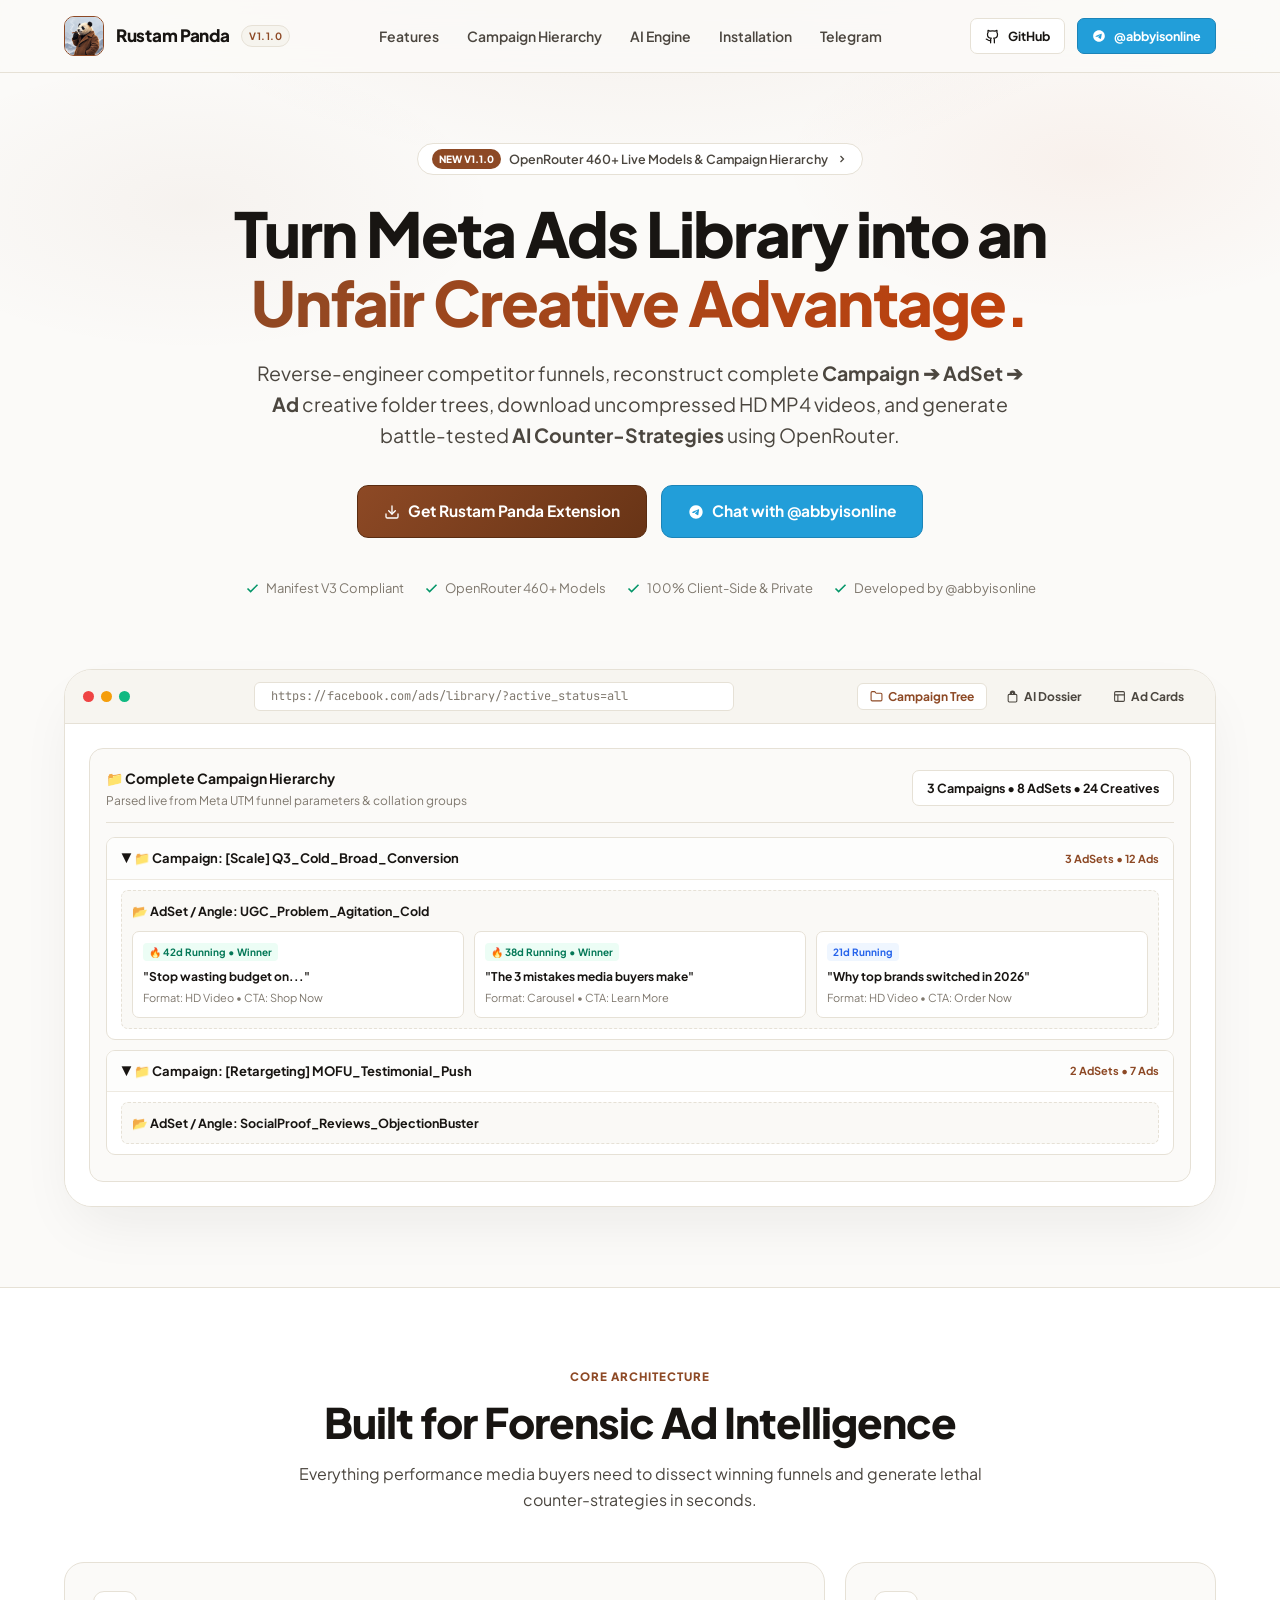
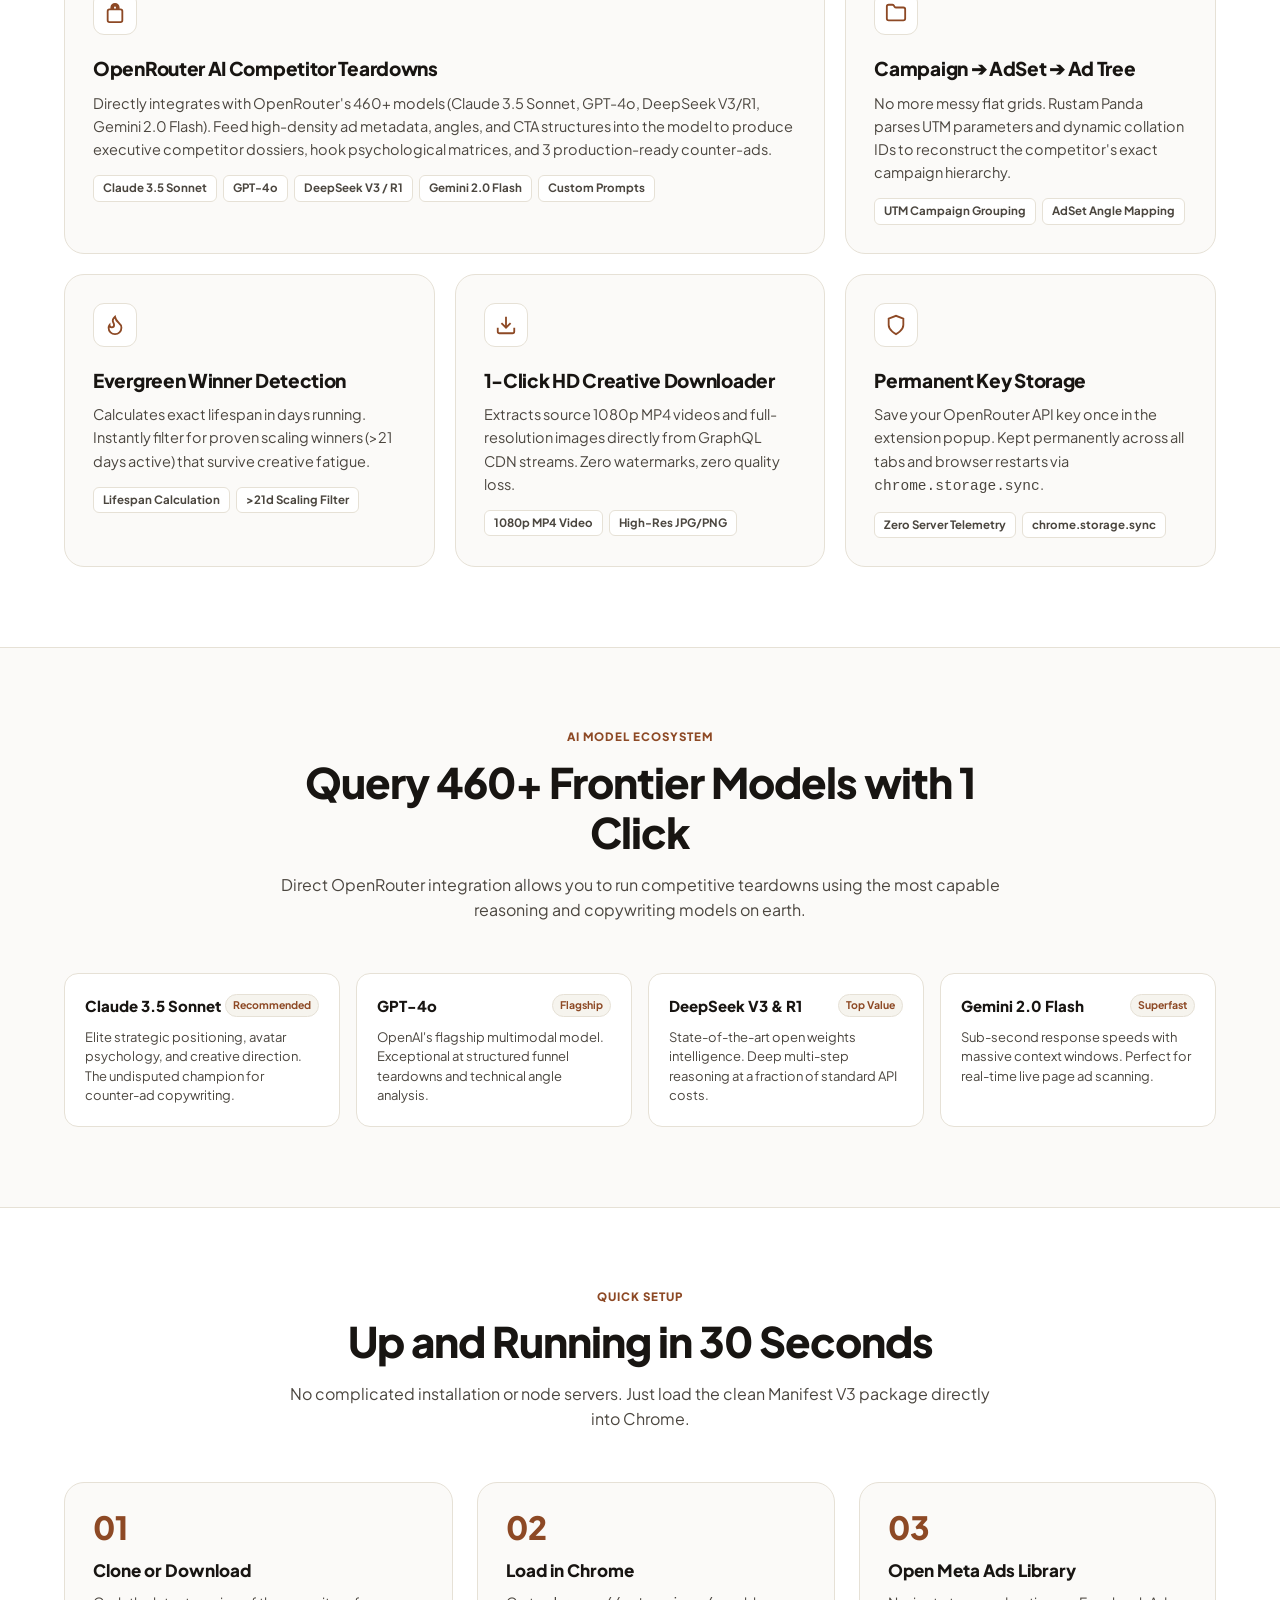
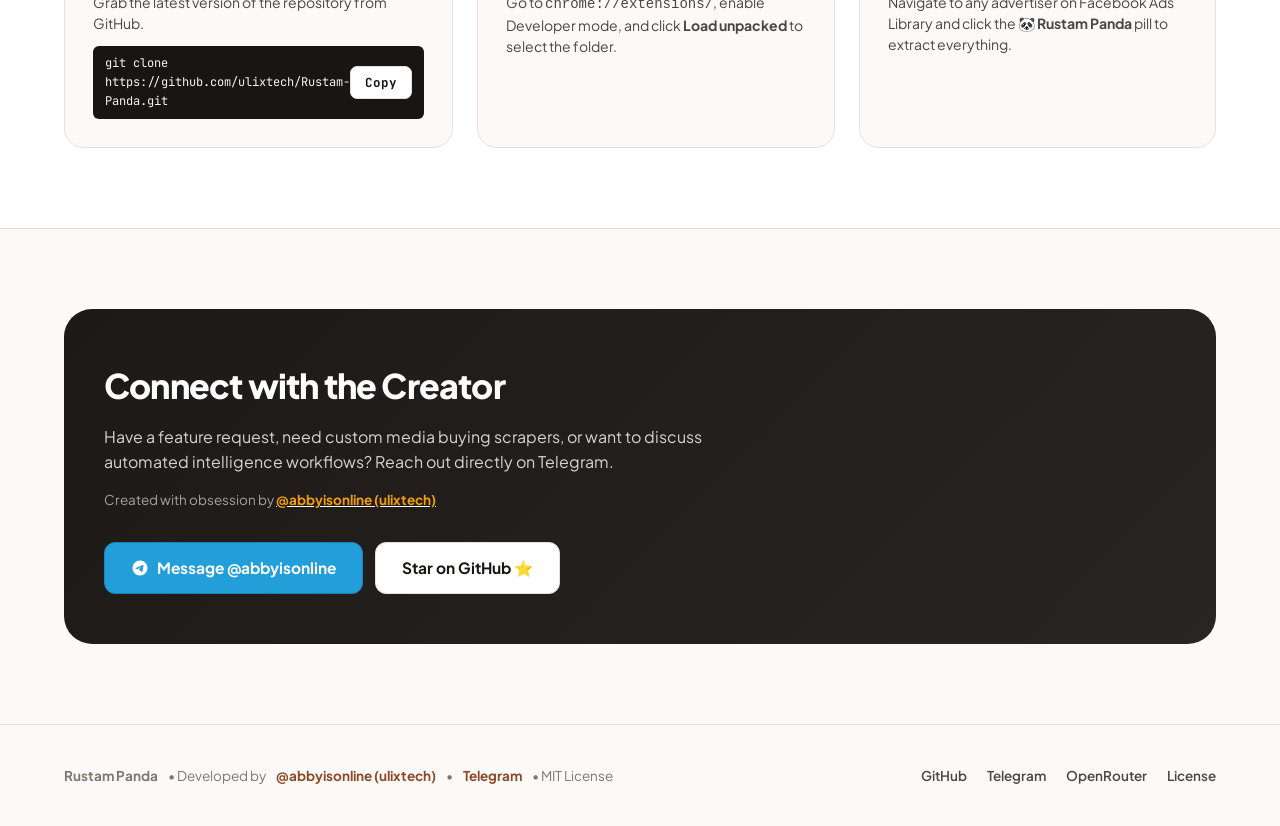
==== commit 6a82b0a6: "docs: link author profile to https://github.com/ulixtech across repo & landing page" ====
--- a/index.html
+++ b/index.html
@@ -477,7 +477,7 @@
             Have a feature request, need custom media buying scrapers, or want to discuss automated intelligence workflows? Reach out directly on Telegram.
           </p>
           <div class="cta-author-tag">
-            <span>Created with obsession by <strong>@abbyisonline</strong></span>
+            <span>Created with obsession by <a href="https://github.com/ulixtech" target="_blank" rel="noopener noreferrer" style="color: #ffffff; text-decoration: underline;"><strong>@abbyisonline (ulixtech)</strong></a></span>
           </div>
         </div>
         <div class="cta-btns">
@@ -497,7 +497,7 @@
   <footer class="site-footer">
     <div class="container footer-wrap">
       <div class="footer-left">
-        <strong>Rustam Panda</strong> &bull; Developed by <a href="https://t.me/abbyisonline" target="_blank" rel="noopener noreferrer" style="color: var(--accent); text-decoration: none; font-weight: 700;">@abbyisonline</a> &bull; MIT License
+        <strong>Rustam Panda</strong> &bull; Developed by <a href="https://github.com/ulixtech" target="_blank" rel="noopener noreferrer" style="color: var(--accent); text-decoration: none; font-weight: 700;">@abbyisonline (ulixtech)</a> &bull; <a href="https://t.me/abbyisonline" target="_blank" rel="noopener noreferrer" style="color: var(--accent); text-decoration: none; font-weight: 700;">Telegram</a> &bull; MIT License
       </div>
       <ul class="footer-links">
         <li><a href="https://github.com/ulixtech/Rustam-Panda" target="_blank" rel="noopener noreferrer" class="footer-link">GitHub</a></li>
